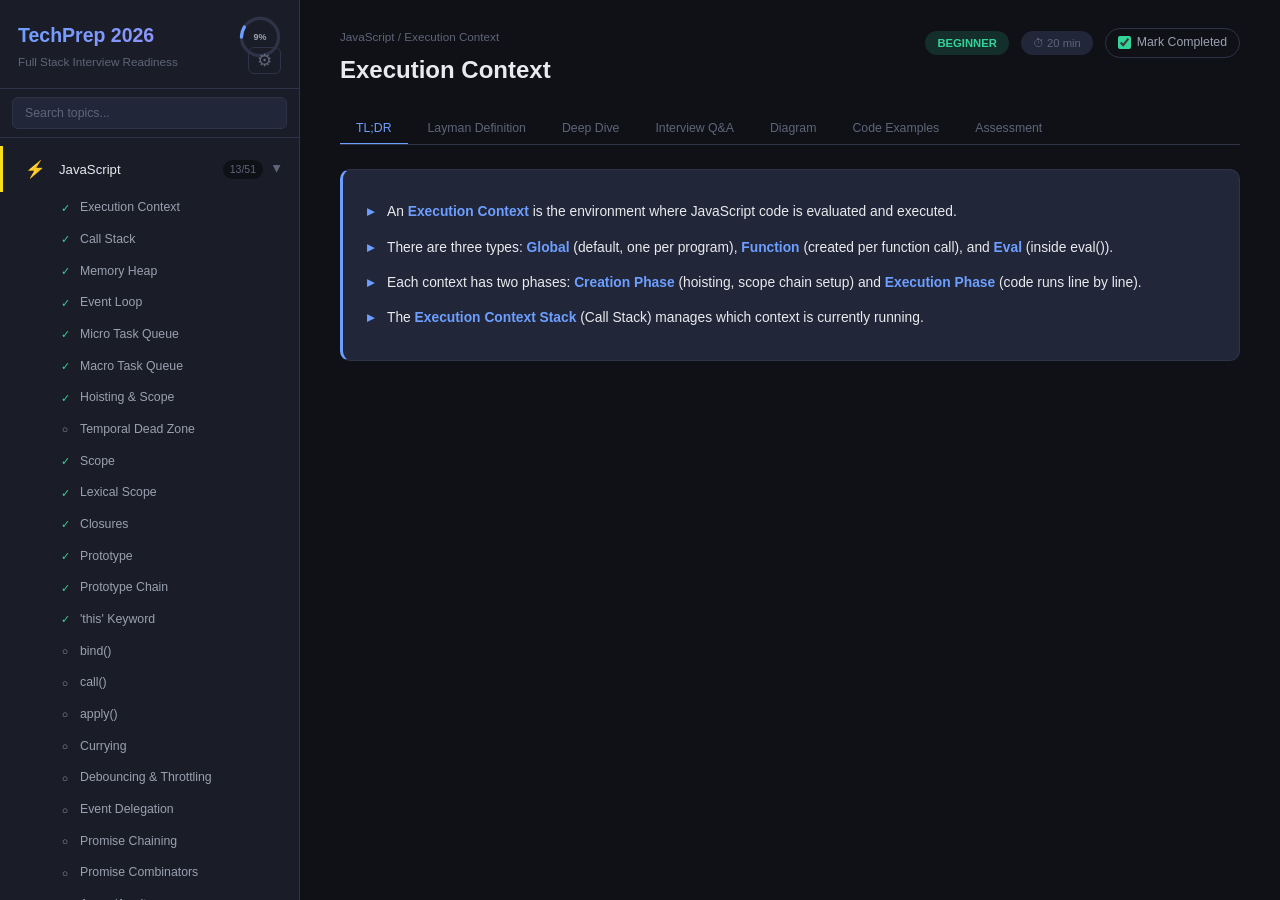
==== learn/index.html @ c894ddd4 "Added the express topics" ====
<!DOCTYPE html>
<html lang="en">
<head>
  <meta charset="UTF-8" />
  <meta name="viewport" content="width=device-width, initial-scale=1.0" />
  <title>TechPrep 2026 — Interview Readiness</title>
  <link rel="stylesheet" href="css/style.css" />
</head>
<body>
  <div id="app">
    <aside id="sidebar">
      <div class="sidebar-header">
        <h1>TechPrep 2026</h1>
        <p class="subtitle">Full Stack Interview Readiness</p>
        <div class="progress-ring-container">
          <svg viewBox="0 0 36 36" class="progress-ring">
            <path class="ring-bg" d="M18 2.0845 a 15.9155 15.9155 0 0 1 0 31.831 a 15.9155 15.9155 0 0 1 0 -31.831" />
            <path class="ring-fill" id="progress-ring-fill" d="M18 2.0845 a 15.9155 15.9155 0 0 1 0 31.831 a 15.9155 15.9155 0 0 1 0 -31.831" />
          </svg>
          <span id="progress-percent" class="progress-text">0%</span>
        </div>
        <button class="settings-btn" id="settings-btn" title="Preferences">⚙</button>
      </div>
      <div class="search-wrapper">
        <input type="text" id="topic-search" placeholder="Search topics..." autocomplete="off" />
      </div>
      <nav id="category-nav">
        <!-- Categories rendered by JS -->
      </nav>
    </aside>

    <main id="content">
      <div id="welcome-screen" class="content-panel">
        <div class="welcome-content">
          <span class="welcome-icon">🚀</span>
          <h2>Welcome to TechPrep 2026</h2>
          <p>Select a category from the sidebar to begin mastering interview topics.</p>
          <div class="quick-stats">
            <div class="stat-card">
              <span class="stat-number" id="total-topics">0</span>
              <span class="stat-label">Topics</span>
            </div>
            <div class="stat-card">
              <span class="stat-number" id="completed-count">0</span>
              <span class="stat-label">Completed</span>
            </div>
            <div class="stat-card">
              <span class="stat-number" id="categories-count">0</span>
              <span class="stat-label">Categories</span>
            </div>
          </div>
        </div>
      </div>

      <div id="topic-view" class="content-panel" style="display:none;">
        <div class="topic-header">
          <div>
            <span id="topic-breadcrumb" class="breadcrumb"></span>
            <h2 id="topic-title"></h2>
          </div>
          <div class="topic-meta">
            <span id="topic-difficulty" class="difficulty-badge"></span>
            <span id="topic-time" class="time-badge"></span>
            <label class="completed-toggle">
              <input type="checkbox" id="mark-completed" />
              <span>Mark Completed</span>
            </label>
          </div>
        </div>

        <div class="topic-body">
          <nav class="topic-tabs">
            <button class="tab active" data-section="tldr">TL;DR</button>
            <button class="tab" data-section="layman">Layman Definition</button>
            <button class="tab" data-section="deepdive">Deep Dive</button>
            <button class="tab" data-section="interview">Interview Q&A</button>
            <button class="tab" data-section="diagram">Diagram</button>
            <button class="tab" data-section="code">Code Examples</button>
            <button class="tab" data-section="mcq">Assessment</button>
          </nav>

          <!-- TLDR -->
          <section id="sec-tldr" class="tab-content active">
            <div class="section-card tldr-card">
              <div class="tldr-content" id="tldr-content"></div>
            </div>
          </section>

          <!-- Layman -->
          <section id="sec-layman" class="tab-content">
            <div class="section-card">
              <div class="section-icon">🧑‍🏫</div>
              <p id="layman-content"></p>
            </div>
          </section>

          <!-- Deep Dive -->
          <section id="sec-deepdive" class="tab-content">
            <div class="section-card">
              <div id="deepdive-content"></div>
            </div>
          </section>

          <!-- Interview Q&A -->
          <section id="sec-interview" class="tab-content">
            <div id="interview-list"></div>
          </section>

          <!-- Diagram -->
          <section id="sec-diagram" class="tab-content">
            <div class="diagram-container">
              <div id="diagram-content"></div>
            </div>
          </section>

          <!-- Code -->
          <section id="sec-code" class="tab-content">
            <div id="code-examples"></div>
          </section>

          <!-- MCQ -->
          <section id="sec-mcq" class="tab-content">
            <div id="mcq-container">
              <div id="mcq-questions"></div>
              <button id="mcq-submit" class="btn-primary">Submit Answers</button>
              <div id="mcq-result"></div>
            </div>
          </section>
        </div>
      </div>
    </main>
  </div>

  <!-- Preferences Panel -->
  <div class="prefs-overlay" id="prefs-overlay">
    <div class="prefs-panel">
      <div class="prefs-header">
        <h2>Preferences</h2>
        <button class="prefs-close" id="prefs-close">&times;</button>
      </div>
      <div class="prefs-body" id="prefs-body">
        <!-- Rendered by JS -->
      </div>
    </div>
  </div>

  <script src="data/javascript/topics-data.js"></script>
  <script src="data/react/topics-data.js"></script>
  <script src="data/nodejs/topics-data.js"></script>
  <script src="data/nextjs/topics-data.js"></script>
  <script src="data/express/topics-data.js"></script>
  <script src="js/app.js"></script>
</body>
</html>
---- learn/css/style.css ----
/* ===================== RESET & BASE ===================== */
*, *::before, *::after {
  margin: 0;
  padding: 0;
  box-sizing: border-box;
}

/* ===================== THEME PRESETS ===================== */
.theme-dark {
  --bg-primary: #0f1117;
  --bg-secondary: #1a1d28;
  --bg-card: #222639;
  --bg-hover: #2a2f45;
  --text-primary: #e8eaed;
  --text-secondary: #9aa0b0;
  --text-muted: #5f6578;
  --border: #2e3348;
  --accent: #6c9fff;
  --accent-hover: #5a8aee;
  --success: #34d399;
  --warning: #fbbf24;
  --danger: #f87171;
  --purple: #a78bfa;
  --pink: #f472b6;
}

.theme-light {
  --bg-primary: #ffffff;
  --bg-secondary: #f5f6fa;
  --bg-card: #ffffff;
  --bg-hover: #eef0f6;
  --text-primary: #1a1d2e;
  --text-secondary: #5a5f7a;
  --text-muted: #9aa0b0;
  --border: #dde0ea;
  --accent: #4f7cff;
  --accent-hover: #3a66ee;
  --success: #22c57e;
  --warning: #e6a817;
  --danger: #e74c4c;
  --purple: #8b6cf7;
  --pink: #e472b6;
}

.theme-sepia {
  --bg-primary: #fbf3e8;
  --bg-secondary: #f0e6d3;
  --bg-card: #faf1e2;
  --bg-hover: #e8dcc8;
  --text-primary: #3b2e1a;
  --text-secondary: #6b5d4a;
  --text-muted: #9a8a75;
  --border: #d6c8b4;
  --accent: #8b6c42;
  --accent-hover: #7a5e38;
  --success: #5c8f6a;
  --warning: #c4943a;
  --danger: #b3513a;
  --purple: #7f6a9e;
  --pink: #b06a8e;
}

.theme-forest {
  --bg-primary: #0f1a12;
  --bg-secondary: #1a2a1f;
  --bg-card: #223528;
  --bg-hover: #2a4030;
  --text-primary: #dce8d8;
  --text-secondary: #9aaf96;
  --text-muted: #5f785c;
  --border: #2e4a35;
  --accent: #6abf69;
  --accent-hover: #58ad57;
  --success: #4ecdc4;
  --warning: #f4d03f;
  --danger: #e67e5a;
  --purple: #9b8ec4;
  --pink: #d4849a;
}

.theme-ocean {
  --bg-primary: #0a1628;
  --bg-secondary: #14223a;
  --bg-card: #1a2d48;
  --bg-hover: #223a58;
  --text-primary: #d6e6f5;
  --text-secondary: #8aa9cc;
  --text-muted: #5a7a9a;
  --border: #26466a;
  --accent: #4fc3f7;
  --accent-hover: #3ab0e8;
  --success: #66bb6a;
  --warning: #ffb74d;
  --danger: #ef5350;
  --purple: #9575cd;
  --pink: #f06292;
}

:root {
  --sidebar-width: 300px;
  --radius: 10px;
  --radius-sm: 6px;
  --shadow: 0 2px 12px rgba(0,0,0,0.3);
  --transition: 0.2s ease;
  --body-font: -apple-system, BlinkMacSystemFont, 'Segoe UI', Roboto, 'Helvetica Neue', Arial, sans-serif;
  --heading-font: -apple-system, BlinkMacSystemFont, 'Segoe UI', Roboto, 'Helvetica Neue', Arial, sans-serif;
}

html {
  font-size: 15px;
  scroll-behavior: smooth;
}

body {
  font-family: var(--body-font);
  background: var(--bg-primary);
  color: var(--text-primary);
  line-height: 1.6;
  overflow: hidden;
}

h1, h2, h3, h4, h5, h6 {
  font-family: var(--heading-font);
}

/* ===================== LAYOUT ===================== */
#app {
  display: flex;
  height: 100vh;
  overflow: hidden;
}

/* ===================== SIDEBAR ===================== */
#sidebar {
  width: var(--sidebar-width);
  min-width: var(--sidebar-width);
  background: var(--bg-secondary);
  border-right: 1px solid var(--border);
  display: flex;
  flex-direction: column;
  overflow: hidden;
}

.sidebar-header {
  padding: 20px 18px 16px;
  border-bottom: 1px solid var(--border);
  position: relative;
}

.sidebar-header h1 {
  font-size: 1.3rem;
  font-weight: 700;
  background: linear-gradient(135deg, var(--accent), var(--purple));
  -webkit-background-clip: text;
  -webkit-text-fill-color: transparent;
  background-clip: text;
}

.sidebar-header .subtitle {
  font-size: 0.78rem;
  color: var(--text-muted);
  margin-top: 2px;
}

.progress-ring-container {
  position: absolute;
  top: 16px;
  right: 18px;
  width: 42px;
  height: 42px;
}

.progress-ring {
  width: 42px;
  height: 42px;
  transform: rotate(-90deg);
}

.ring-bg {
  fill: none;
  stroke: var(--border);
  stroke-width: 2.8;
}

.ring-fill {
  fill: none;
  stroke: var(--accent);
  stroke-width: 2.8;
  stroke-linecap: round;
  stroke-dasharray: 100;
  stroke-dashoffset: 100;
  transition: stroke-dashoffset 0.5s ease;
}

.progress-text {
  position: absolute;
  top: 50%;
  left: 50%;
  transform: translate(-50%, -50%);
  font-size: 0.6rem;
  font-weight: 700;
  color: var(--text-secondary);
}

/* ===================== SIDEBAR SEARCH ===================== */
.search-wrapper {
  padding: 8px 12px;
  border-bottom: 1px solid var(--border);
}

#topic-search {
  width: 100%;
  padding: 8px 12px;
  border: 1px solid var(--border);
  border-radius: var(--radius-sm);
  background: var(--bg-card);
  color: var(--text-primary);
  font-size: 0.82rem;
  outline: none;
  transition: border-color var(--transition);
}

#topic-search:focus {
  border-color: var(--accent);
}

#topic-search::placeholder {
  color: var(--text-muted);
}

/* ===================== SETTINGS BUTTON ===================== */
.settings-btn {
  position: absolute;
  bottom: 14px;
  right: 18px;
  background: none;
  border: 1px solid var(--border);
  border-radius: var(--radius-sm);
  color: var(--text-muted);
  cursor: pointer;
  font-size: 1.1rem;
  padding: 4px 8px;
  line-height: 1;
  transition: all var(--transition);
}

.settings-btn:hover {
  color: var(--accent);
  border-color: var(--accent);
  background: rgba(108, 159, 255, 0.06);
}

/* ===================== PREFERENCES OVERLAY ===================== */
.prefs-overlay {
  position: fixed;
  inset: 0;
  background: rgba(0,0,0,0.5);
  z-index: 1000;
  display: none;
  align-items: center;
  justify-content: center;
  backdrop-filter: blur(4px);
}

.prefs-overlay.open {
  display: flex;
}

.prefs-panel {
  background: var(--bg-card);
  border: 1px solid var(--border);
  border-radius: var(--radius);
  width: 480px;
  max-width: 90vw;
  max-height: 85vh;
  overflow-y: auto;
  padding: 0;
  box-shadow: var(--shadow);
  animation: fadeIn 0.2s ease;
}

.prefs-header {
  display: flex;
  justify-content: space-between;
  align-items: center;
  padding: 18px 20px;
  border-bottom: 1px solid var(--border);
  position: sticky;
  top: 0;
  background: var(--bg-card);
  z-index: 1;
}

.prefs-header h2 {
  font-size: 1.1rem;
  font-weight: 600;
}

.prefs-close {
  background: none;
  border: none;
  color: var(--text-muted);
  font-size: 1.3rem;
  cursor: pointer;
  padding: 0 4px;
  line-height: 1;
  transition: color var(--transition);
}

.prefs-close:hover {
  color: var(--text-primary);
}

.prefs-body {
  padding: 16px 20px 20px;
}

.prefs-section {
  margin-bottom: 18px;
}

.prefs-section:last-child {
  margin-bottom: 0;
}

.prefs-label {
  display: block;
  font-size: 0.8rem;
  font-weight: 600;
  color: var(--text-secondary);
  text-transform: uppercase;
  letter-spacing: 0.5px;
  margin-bottom: 8px;
}

.prefs-row {
  display: flex;
  gap: 8px;
  flex-wrap: wrap;
}

.theme-option {
  flex: 1;
  min-width: 70px;
  padding: 8px 4px;
  border: 2px solid var(--border);
  border-radius: var(--radius-sm);
  background: var(--bg-primary);
  color: var(--text-secondary);
  font-size: 0.78rem;
  font-weight: 500;
  cursor: pointer;
  text-align: center;
  transition: all var(--transition);
}

.theme-option:hover {
  border-color: var(--text-muted);
  color: var(--text-primary);
}

.theme-option.active {
  border-color: var(--accent);
  color: var(--accent);
  background: rgba(108, 159, 255, 0.08);
}

.prefs-field {
  display: flex;
  align-items: center;
  gap: 10px;
  margin-bottom: 6px;
}

.prefs-field label {
  font-size: 0.85rem;
  color: var(--text-secondary);
  min-width: 100px;
  flex-shrink: 0;
}

.prefs-field input[type="color"] {
  width: 34px;
  height: 34px;
  padding: 2px;
  border: 1px solid var(--border);
  border-radius: var(--radius-sm);
  background: var(--bg-primary);
  cursor: pointer;
}

.prefs-field input[type="range"] {
  flex: 1;
  accent-color: var(--accent);
}

.prefs-field .range-value {
  font-size: 0.82rem;
  color: var(--text-muted);
  min-width: 32px;
  text-align: right;
}

.prefs-field select {
  flex: 1;
  padding: 6px 10px;
  border: 1px solid var(--border);
  border-radius: var(--radius-sm);
  background: var(--bg-primary);
  color: var(--text-primary);
  font-size: 0.82rem;
  outline: none;
  cursor: pointer;
}

.prefs-field select:focus {
  border-color: var(--accent);
}

.prefs-reset {
  margin-top: 12px;
  padding: 7px 18px;
  font-size: 0.82rem;
  font-weight: 500;
  color: var(--danger);
  background: rgba(248, 113, 113, 0.08);
  border: 1px solid rgba(248, 113, 113, 0.2);
  border-radius: var(--radius-sm);
  cursor: pointer;
  transition: all var(--transition);
}

.prefs-reset:hover {
  background: rgba(248, 113, 113, 0.15);
}

/* ===================== CATEGORY NAV ===================== */
#category-nav {
  flex: 1;
  overflow-y: auto;
  padding: 8px 0;
}

#category-nav::-webkit-scrollbar {
  width: 4px;
}

#category-nav::-webkit-scrollbar-track {
  background: transparent;
}

#category-nav::-webkit-scrollbar-thumb {
  background: var(--border);
  border-radius: 4px;
}

.cat-item {
  border-bottom: 1px solid transparent;
}

.cat-header {
  display: flex;
  align-items: center;
  gap: 10px;
  padding: 10px 18px;
  cursor: pointer;
  transition: background var(--transition);
  user-select: none;
}

.cat-header:hover {
  background: var(--bg-hover);
}

.cat-header .cat-icon {
  font-size: 1.1rem;
  width: 28px;
  text-align: center;
}

.cat-header .cat-name {
  flex: 1;
  font-size: 0.88rem;
  font-weight: 500;
}

.cat-header .cat-arrow {
  font-size: 0.65rem;
  color: var(--text-muted);
  transition: transform var(--transition);
}

.cat-header.open .cat-arrow {
  transform: rotate(90deg);
}

.cat-progress {
  font-size: 0.7rem;
  color: var(--text-muted);
  background: var(--bg-primary);
  padding: 1px 7px;
  border-radius: 10px;
  min-width: 28px;
  text-align: center;
}

.cat-topics {
  max-height: 0;
  overflow: hidden;
  transition: max-height 0.3s ease;
}

.cat-topics.open {
  max-height: 2000px;
}

.topic-link {
  display: flex;
  align-items: center;
  gap: 8px;
  padding: 6px 18px 6px 56px;
  font-size: 0.82rem;
  color: var(--text-secondary);
  cursor: pointer;
  transition: all var(--transition);
  border-left: 2px solid transparent;
}

.topic-link:hover {
  color: var(--text-primary);
  background: var(--bg-hover);
}

.topic-link.active {
  color: var(--accent);
  border-left-color: var(--accent);
  background: rgba(108, 159, 255, 0.06);
}

.topic-link .check {
  font-size: 0.7rem;
  width: 14px;
  text-align: center;
  flex-shrink: 0;
}

.topic-link .check.done {
  color: var(--success);
}

/* ===================== MAIN CONTENT ===================== */
#content {
  flex: 1;
  overflow-y: auto;
  padding: 28px 36px;
  background: var(--bg-primary);
}

#content::-webkit-scrollbar {
  width: 6px;
}

#content::-webkit-scrollbar-thumb {
  background: var(--border);
  border-radius: 4px;
}

.content-panel {
  max-width: 900px;
  margin: 0 auto;
  animation: fadeIn 0.3s ease;
}

@keyframes fadeIn {
  from { opacity: 0; transform: translateY(8px); }
  to { opacity: 1; transform: translateY(0); }
}

/* ===================== WELCOME ===================== */
.welcome-content {
  text-align: center;
  padding: 80px 20px;
}

.welcome-icon {
  font-size: 4rem;
  display: block;
  margin-bottom: 16px;
}

.welcome-content h2 {
  font-size: 1.8rem;
  font-weight: 700;
  margin-bottom: 8px;
}

.welcome-content > p {
  color: var(--text-secondary);
  font-size: 1rem;
  margin-bottom: 40px;
}

.quick-stats {
  display: flex;
  gap: 20px;
  justify-content: center;
  flex-wrap: wrap;
}

.stat-card {
  background: var(--bg-card);
  border: 1px solid var(--border);
  border-radius: var(--radius);
  padding: 20px 32px;
  min-width: 140px;
}

.stat-number {
  display: block;
  font-size: 2rem;
  font-weight: 700;
  color: var(--accent);
}

.stat-label {
  font-size: 0.8rem;
  color: var(--text-muted);
  text-transform: uppercase;
  letter-spacing: 0.5px;
}

/* ===================== TOPIC HEADER ===================== */
.topic-header {
  display: flex;
  justify-content: space-between;
  align-items: flex-start;
  gap: 20px;
  margin-bottom: 24px;
  flex-wrap: wrap;
}

.topic-header h2 {
  font-size: 1.6rem;
  font-weight: 700;
}

.breadcrumb {
  font-size: 0.78rem;
  color: var(--text-muted);
  display: block;
  margin-bottom: 4px;
}

.topic-meta {
  display: flex;
  align-items: center;
  gap: 12px;
  flex-wrap: wrap;
}

.difficulty-badge {
  padding: 3px 12px;
  border-radius: 20px;
  font-size: 0.75rem;
  font-weight: 600;
  text-transform: uppercase;
}

.difficulty-badge.beginner {
  background: rgba(52, 211, 153, 0.15);
  color: var(--success);
}

.difficulty-badge.intermediate {
  background: rgba(251, 191, 36, 0.15);
  color: var(--warning);
}

.difficulty-badge.advanced {
  background: rgba(248, 113, 113, 0.15);
  color: var(--danger);
}

.time-badge {
  padding: 3px 12px;
  border-radius: 20px;
  font-size: 0.75rem;
  background: var(--bg-card);
  color: var(--text-muted);
}

.completed-toggle {
  display: flex;
  align-items: center;
  gap: 6px;
  font-size: 0.82rem;
  color: var(--text-secondary);
  cursor: pointer;
  padding: 4px 12px;
  border-radius: 20px;
  border: 1px solid var(--border);
  transition: all var(--transition);
}

.completed-toggle:hover {
  border-color: var(--success);
  color: var(--success);
}

.completed-toggle input[type="checkbox"] {
  accent-color: var(--success);
}

/* ===================== TABS ===================== */
.topic-tabs {
  display: flex;
  gap: 4px;
  margin-bottom: 24px;
  border-bottom: 1px solid var(--border);
  padding-bottom: 0;
  overflow-x: auto;
  flex-wrap: nowrap;
}

.tab {
  padding: 8px 16px;
  font-size: 0.82rem;
  font-weight: 500;
  color: var(--text-muted);
  background: none;
  border: none;
  border-bottom: 2px solid transparent;
  cursor: pointer;
  transition: all var(--transition);
  white-space: nowrap;
  margin-bottom: -1px;
}

.tab:hover {
  color: var(--text-secondary);
}

.tab.active {
  color: var(--accent);
  border-bottom-color: var(--accent);
}

/* ===================== SECTION CARDS ===================== */
.tab-content {
  display: none;
  animation: fadeIn 0.25s ease;
}

.tab-content.active {
  display: block;
}

.section-card {
  background: var(--bg-card);
  border: 1px solid var(--border);
  border-radius: var(--radius);
  padding: 24px;
  margin-bottom: 16px;
}

.section-icon {
  font-size: 2rem;
  margin-bottom: 12px;
}

/* TLDR */
.tldr-card {
  border-left: 3px solid var(--accent);
}

.tldr-content {
  font-size: 0.92rem;
  line-height: 1.7;
  color: var(--text-primary);
}

.tldr-content ul {
  list-style: none;
  padding: 0;
}

.tldr-content ul li {
  padding: 6px 0;
  padding-left: 20px;
  position: relative;
}

.tldr-content ul li::before {
  content: "▸";
  position: absolute;
  left: 0;
  color: var(--accent);
  font-weight: bold;
}

.tldr-content strong {
  color: var(--accent);
}

/* Deep dive */
#deepdive-content h3 {
  font-size: 1.1rem;
  font-weight: 600;
  margin: 20px 0 8px;
  color: var(--accent);
}

#deepdive-content h3:first-child {
  margin-top: 0;
}

#deepdive-content p {
  margin-bottom: 12px;
  color: var(--text-secondary);
  line-height: 1.7;
}

#deepdive-content ul {
  list-style: none;
  padding: 0;
  margin: 8px 0 16px;
}

#deepdive-content ul li {
  padding: 4px 0 4px 20px;
  position: relative;
  color: var(--text-secondary);
}

#deepdive-content ul li::before {
  content: "•";
  position: absolute;
  left: 4px;
  color: var(--accent);
}

#deepdive-content .interview-definition {
  background: rgba(108, 159, 255, 0.08);
  border-left: 3px solid var(--accent);
  padding: 16px 20px;
  border-radius: 0 var(--radius-sm) var(--radius-sm) 0;
  margin: 16px 0;
  font-size: 0.92rem;
  line-height: 1.7;
}

/* Interview Q&A */
.interview-item {
  background: var(--bg-card);
  border: 1px solid var(--border);
  border-radius: var(--radius);
  margin-bottom: 12px;
  overflow: hidden;
}

.interview-q {
  padding: 14px 18px;
  font-size: 0.9rem;
  font-weight: 600;
  cursor: pointer;
  display: flex;
  justify-content: space-between;
  align-items: center;
  transition: background var(--transition);
  user-select: none;
}

.interview-q:hover {
  background: var(--bg-hover);
}

.interview-q .q-number {
  color: var(--accent);
  margin-right: 10px;
  font-weight: 700;
}

.interview-q .q-toggle {
  font-size: 0.7rem;
  color: var(--text-muted);
  transition: transform var(--transition);
}

.interview-item.open .q-toggle {
  transform: rotate(180deg);
}

.interview-a {
  max-height: 0;
  overflow: hidden;
  transition: max-height 0.35s ease;
  padding: 0 18px;
}

.interview-item.open .interview-a {
  max-height: 2000px;
  padding: 0 18px 16px;
}

.interview-a p {
  font-size: 0.88rem;
  color: var(--text-secondary);
  line-height: 1.7;
  margin-bottom: 8px;
}

.interview-a pre {
  background: var(--bg-primary);
  border: 1px solid var(--border);
  border-radius: var(--radius-sm);
  padding: 12px 16px;
  overflow-x: auto;
  margin: 8px 0;
  font-size: 0.82rem;
  font-family: 'Fira Code', 'Cascadia Code', 'JetBrains Mono', monospace;
  color: var(--text-primary);
  line-height: 1.5;
}

.interview-a code {
  font-family: 'Fira Code', 'Cascadia Code', 'JetBrains Mono', monospace;
  font-size: 0.82rem;
  background: var(--bg-primary);
  padding: 1px 5px;
  border-radius: 3px;
  color: var(--pink);
}

.interview-a pre code {
  background: none;
  padding: 0;
  color: inherit;
}

.interview-a strong {
  color: var(--text-primary);
}

/* ===================== DIAGRAM ===================== */
.diagram-container {
  background: var(--bg-card);
  border: 1px solid var(--border);
  border-radius: var(--radius);
  padding: 20px;
  overflow-x: auto;
}

.diagram-container svg {
  display: block;
  margin: 0 auto;
  max-width: 100%;
  height: auto;
}

.diagram-container .diagram-caption {
  text-align: center;
  margin-top: 12px;
  font-size: 0.82rem;
  color: var(--text-muted);
}

/* ===================== CODE EXAMPLES ===================== */
.code-example {
  background: var(--bg-card);
  border: 1px solid var(--border);
  border-radius: var(--radius);
  margin-bottom: 16px;
  overflow: hidden;
}

.code-example-header {
  display: flex;
  justify-content: space-between;
  align-items: center;
  padding: 12px 18px;
  background: var(--bg-secondary);
  border-bottom: 1px solid var(--border);
}

.code-example-header .code-title {
  font-size: 0.88rem;
  font-weight: 600;
}

.code-example-header .code-use {
  font-size: 0.75rem;
  color: var(--text-muted);
  background: var(--bg-primary);
  padding: 2px 10px;
  border-radius: 12px;
}

.code-example pre {
  padding: 16px 18px;
  overflow-x: auto;
  font-size: 0.82rem;
  font-family: 'Fira Code', 'Cascadia Code', 'JetBrains Mono', monospace;
  line-height: 1.6;
  color: var(--text-primary);
  background: var(--bg-primary);
}

.code-example .code-desc {
  padding: 10px 18px 14px;
  font-size: 0.82rem;
  color: var(--text-secondary);
  border-top: 1px solid var(--border);
  line-height: 1.6;
}

/* ===================== MCQ ===================== */
.mcq-question {
  background: var(--bg-card);
  border: 1px solid var(--border);
  border-radius: var(--radius);
  padding: 20px;
  margin-bottom: 16px;
}

.mcq-question .mcq-q-text {
  font-size: 0.92rem;
  font-weight: 600;
  margin-bottom: 12px;
  line-height: 1.5;
}

.mcq-question .mcq-q-num {
  color: var(--accent);
  margin-right: 6px;
}

.mcq-options {
  display: flex;
  flex-direction: column;
  gap: 6px;
}

.mcq-option {
  display: flex;
  align-items: center;
  gap: 10px;
  padding: 8px 12px;
  border-radius: var(--radius-sm);
  cursor: pointer;
  transition: background var(--transition);
  font-size: 0.85rem;
  color: var(--text-secondary);
}

.mcq-option:hover {
  background: var(--bg-hover);
}

.mcq-option input[type="radio"] {
  accent-color: var(--accent);
}

.mcq-option.correct {
  background: rgba(52, 211, 153, 0.1);
  color: var(--success);
}

.mcq-option.wrong {
  background: rgba(248, 113, 113, 0.1);
  color: var(--danger);
}

.mcq-option.reveal-correct {
  background: rgba(52, 211, 153, 0.08);
  color: var(--success);
}

.mcq-explanation {
  margin-top: 10px;
  padding: 10px 14px;
  background: var(--bg-primary);
  border-radius: var(--radius-sm);
  font-size: 0.82rem;
  color: var(--text-muted);
  display: none;
  line-height: 1.6;
}

.mcq-explanation.show {
  display: block;
}

.btn-primary {
  padding: 10px 28px;
  font-size: 0.9rem;
  font-weight: 600;
  color: #fff;
  background: var(--accent);
  border: none;
  border-radius: var(--radius-sm);
  cursor: pointer;
  transition: background var(--transition);
  margin-top: 4px;
}

.btn-primary:hover {
  background: var(--accent-hover);
}

#mcq-result {
  margin-top: 20px;
  padding: 16px 20px;
  border-radius: var(--radius);
  font-size: 0.9rem;
  font-weight: 600;
  text-align: center;
  display: none;
}

#mcq-result.show {
  display: block;
}

#mcq-result.pass {
  background: rgba(52, 211, 153, 0.12);
  color: var(--success);
  border: 1px solid rgba(52, 211, 153, 0.25);
}

#mcq-result.fail {
  background: rgba(248, 113, 113, 0.12);
  color: var(--danger);
  border: 1px solid rgba(248, 113, 113, 0.25);
}

/* ===================== SYNTAX HIGHLIGHTING (minimal) ===================== */
.hl-keyword { color: #c678dd; }
.hl-string { color: #98c379; }
.hl-number { color: #d19a66; }
.hl-comment { color: #5c6370; font-style: italic; }
.hl-function { color: #61afef; }
.hl-builtin { color: #56b6c2; }
.hl-operator { color: #abb2bf; }
.hl-param { color: #e5c07b; }

/* ===================== RESPONSIVE ===================== */
@media (max-width: 768px) {
  #app {
    flex-direction: column;
  }

  #sidebar {
    width: 100%;
    min-width: unset;
    height: auto;
    max-height: 45vh;
    border-right: none;
    border-bottom: 1px solid var(--border);
  }

  #content {
    padding: 16px 18px;
  }

  .topic-header {
    flex-direction: column;
  }

  .topic-tabs {
    gap: 2px;
  }

  .tab {
    padding: 6px 10px;
    font-size: 0.75rem;
  }

  .quick-stats {
    gap: 10px;
  }

  .stat-card {
    padding: 14px 20px;
    min-width: 100px;
  }
}
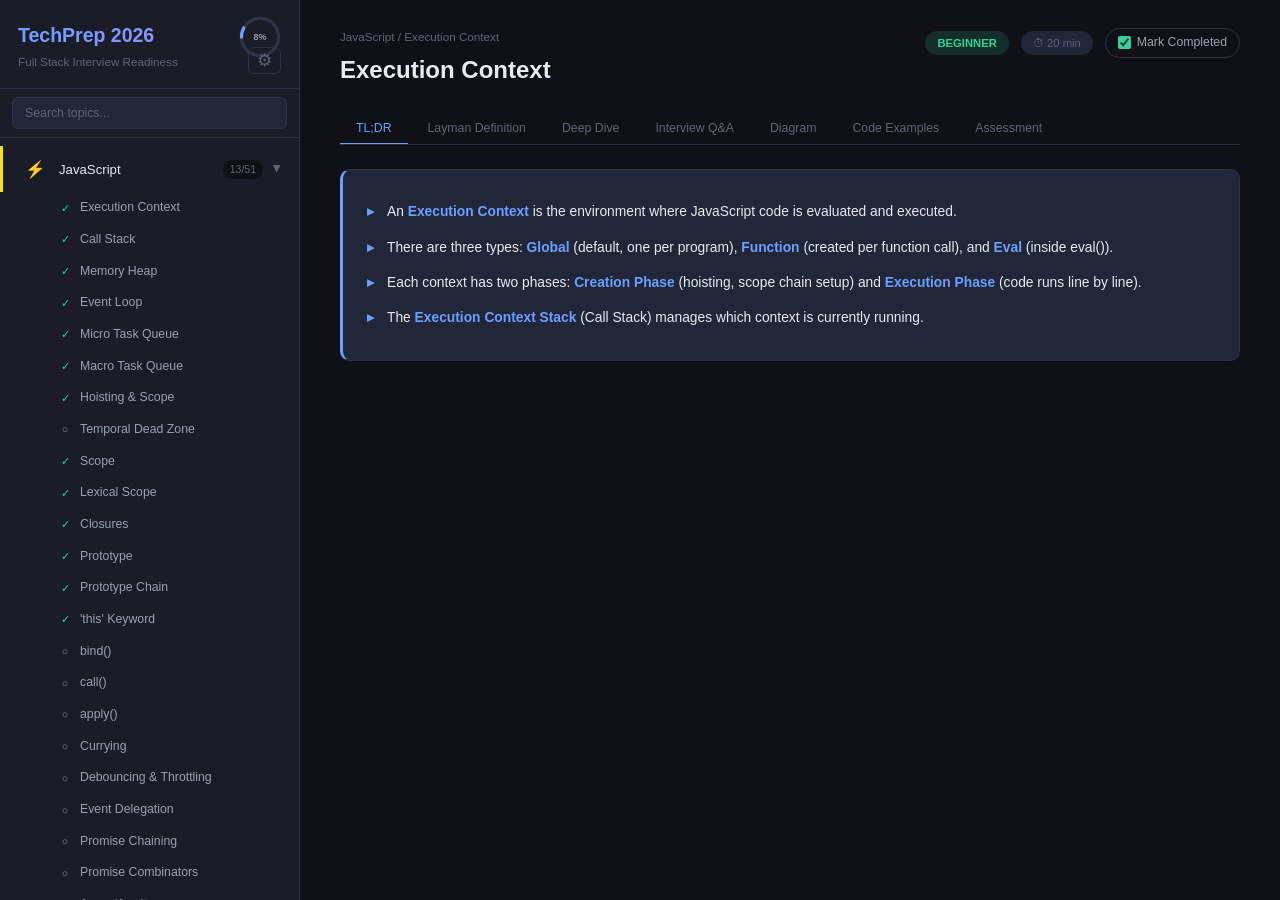
==== commit ebc49491: "Mongoose topics were added" ====
--- a/learn/index.html
+++ b/learn/index.html
@@ -149,6 +149,7 @@
   <script src="data/nodejs/topics-data.js"></script>
   <script src="data/nextjs/topics-data.js"></script>
   <script src="data/express/topics-data.js"></script>
+  <script src="data/mongodb/topics-data.js"></script>
   <script src="js/app.js"></script>
 </body>
 </html>
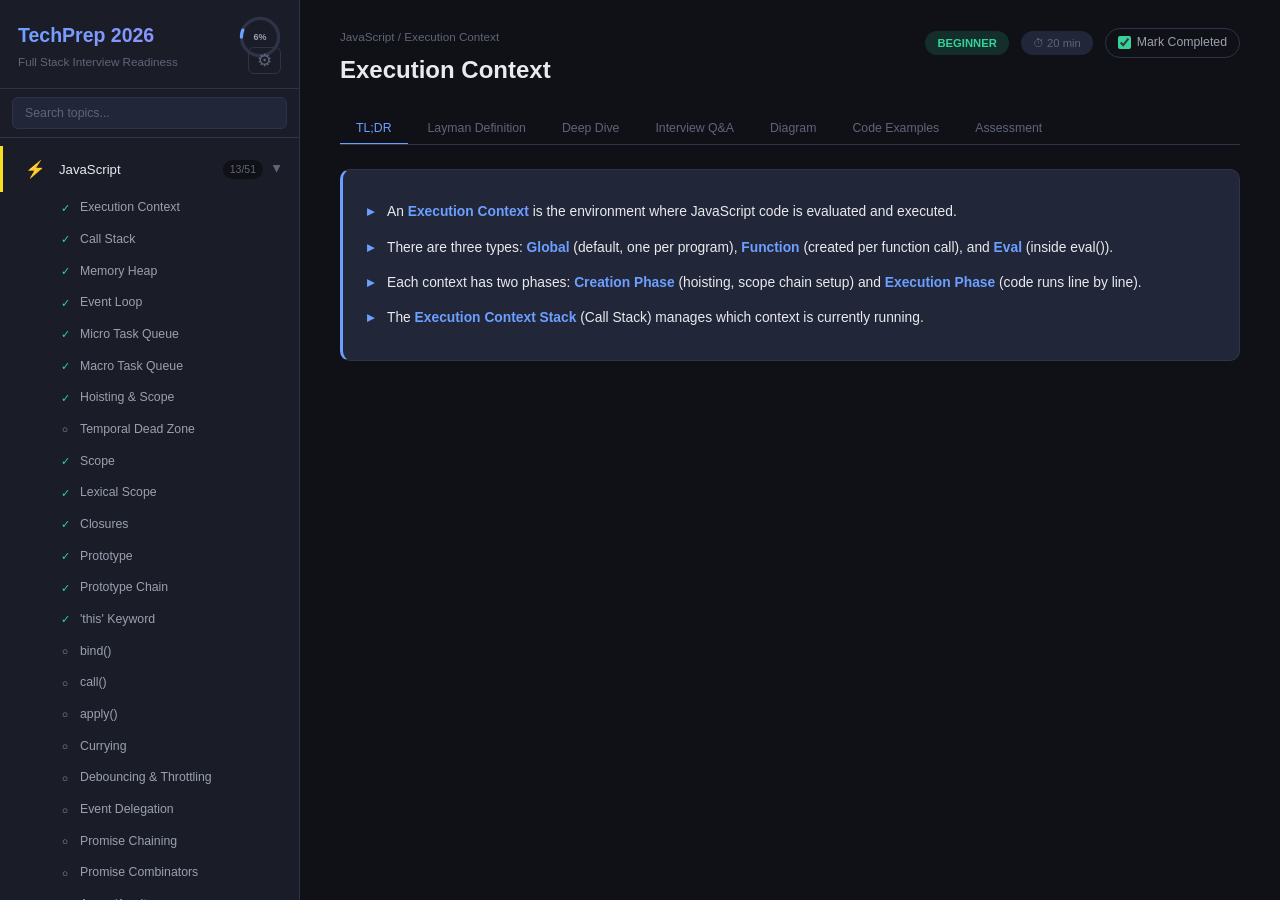
==== commit 37403266: "Added the 15000 hour SQL topics added" ====
--- a/learn/index.html
+++ b/learn/index.html
@@ -150,6 +150,7 @@
   <script src="data/nextjs/topics-data.js"></script>
   <script src="data/express/topics-data.js"></script>
   <script src="data/mongodb/topics-data.js"></script>
+  <script src="data/sql/topics-data.js"></script>
   <script src="js/app.js"></script>
 </body>
 </html>
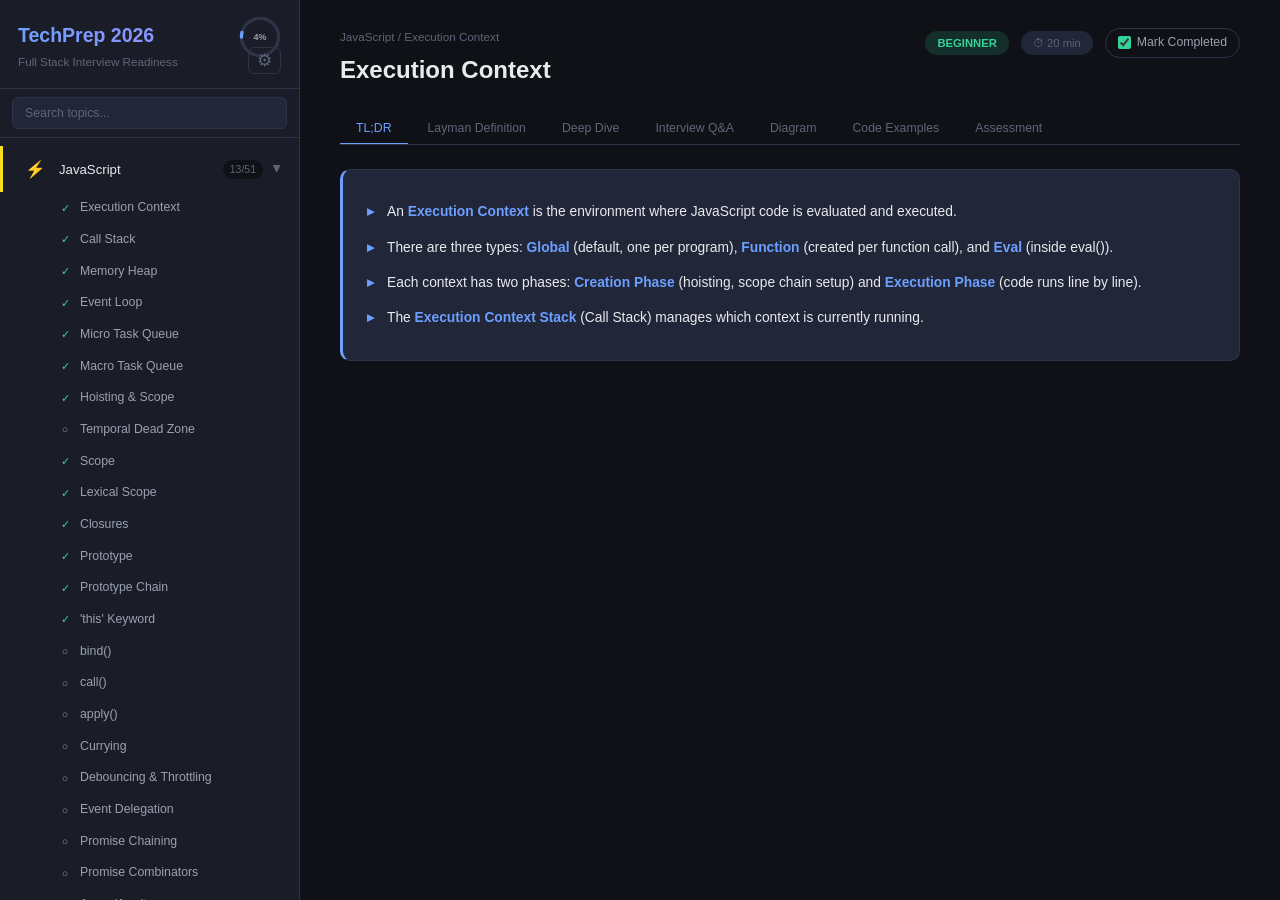
==== commit 5ffbba11: "Added The Devops fundamental , github , version control  and Cicd Topics content" ====
--- a/learn/index.html
+++ b/learn/index.html
@@ -151,6 +151,11 @@
   <script src="data/express/topics-data.js"></script>
   <script src="data/mongodb/topics-data.js"></script>
   <script src="data/sql/topics-data.js"></script>
+  <script src="data/auth/topics-data.js"></script>
+  <script src="data/devops-fundamentals/topics-data.js"></script>
+  <script src="data/version-control-git/topics-data.js"></script>
+  <script src="data/github/topics-data.js"></script>
+  <script src="data/cicd/topics-data.js"></script>
   <script src="js/app.js"></script>
 </body>
 </html>
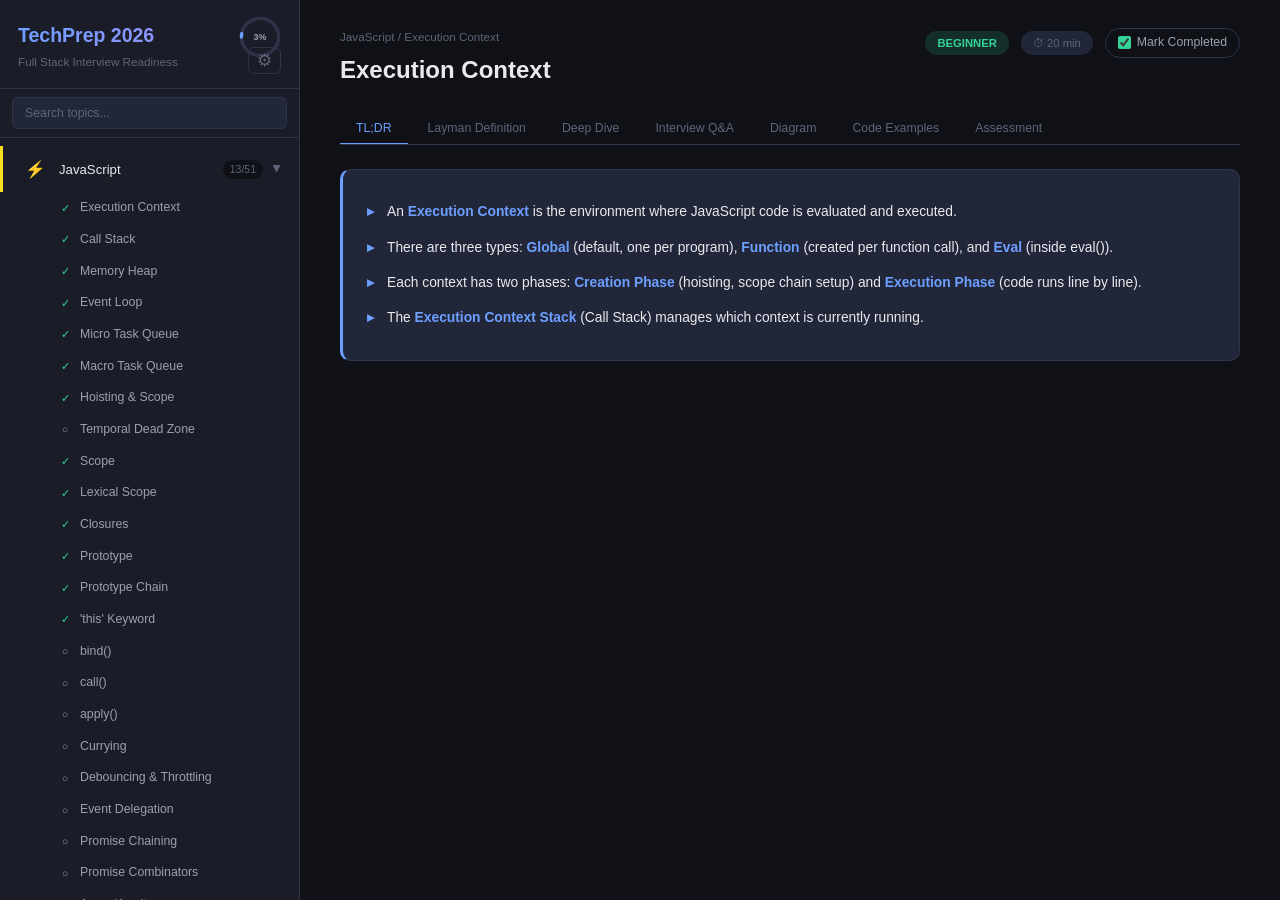
==== commit 30f5ec1f: "Added The jweikin and github action Topics content" ====
--- a/learn/index.html
+++ b/learn/index.html
@@ -156,6 +156,8 @@
   <script src="data/version-control-git/topics-data.js"></script>
   <script src="data/github/topics-data.js"></script>
   <script src="data/cicd/topics-data.js"></script>
+  <script src="data/github-actions/topics-data.js"></script>
+  <script src="data/jenkins/topics-data.js"></script>
   <script src="js/app.js"></script>
 </body>
 </html>
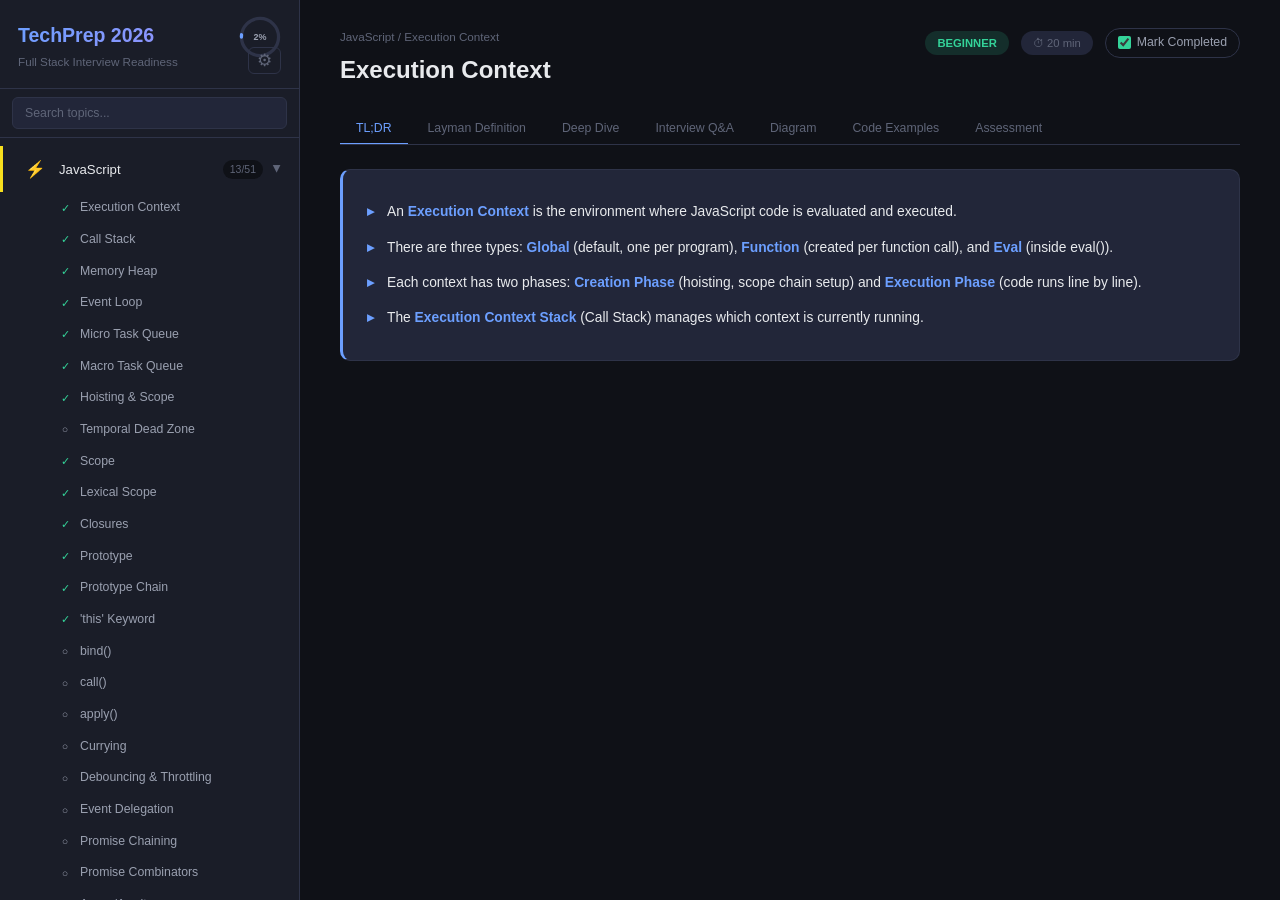
==== commit 0eca6fc0: "Added kubernet Topics" ====
--- a/learn/index.html
+++ b/learn/index.html
@@ -158,6 +158,8 @@
   <script src="data/cicd/topics-data.js"></script>
   <script src="data/github-actions/topics-data.js"></script>
   <script src="data/jenkins/topics-data.js"></script>
+  <script src="data/docker/topics-data.js"></script>
+  <script src="data/kubernetes/topics-data.js"></script>
   <script src="js/app.js"></script>
 </body>
 </html>
